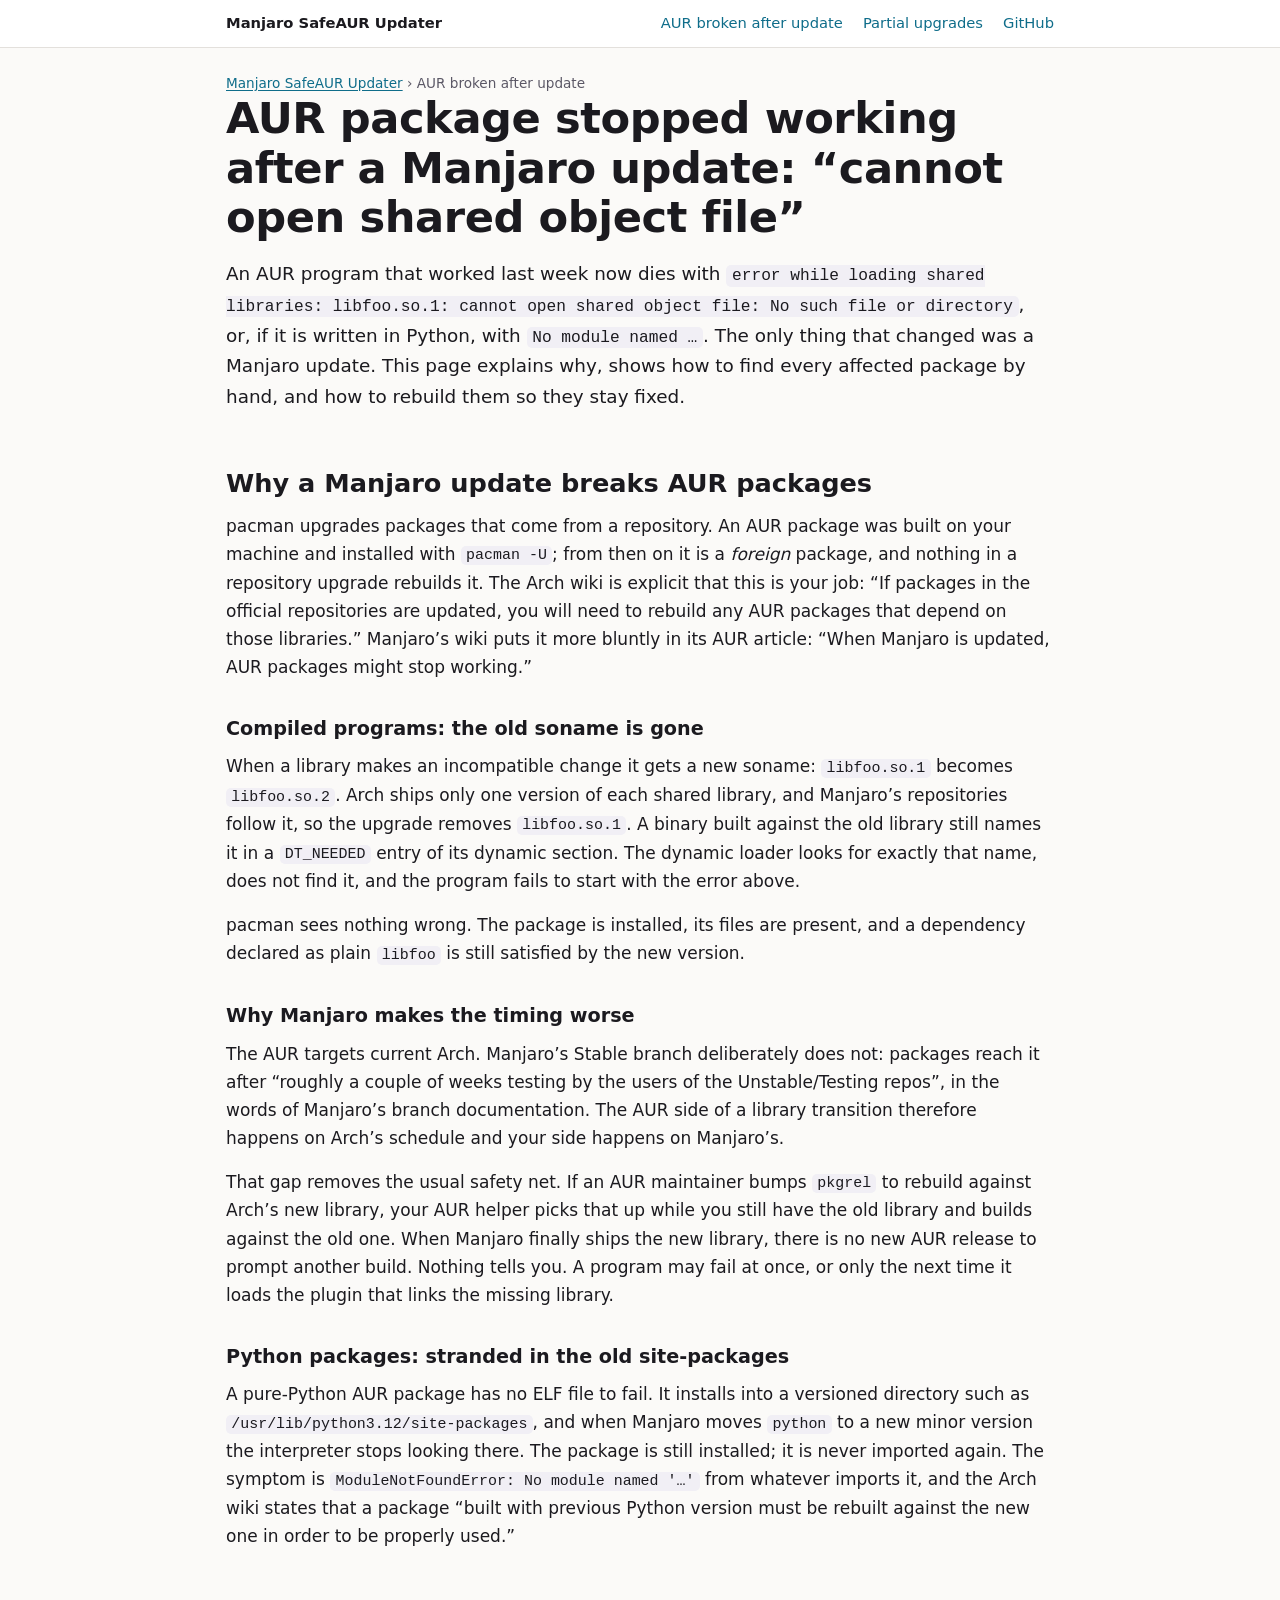
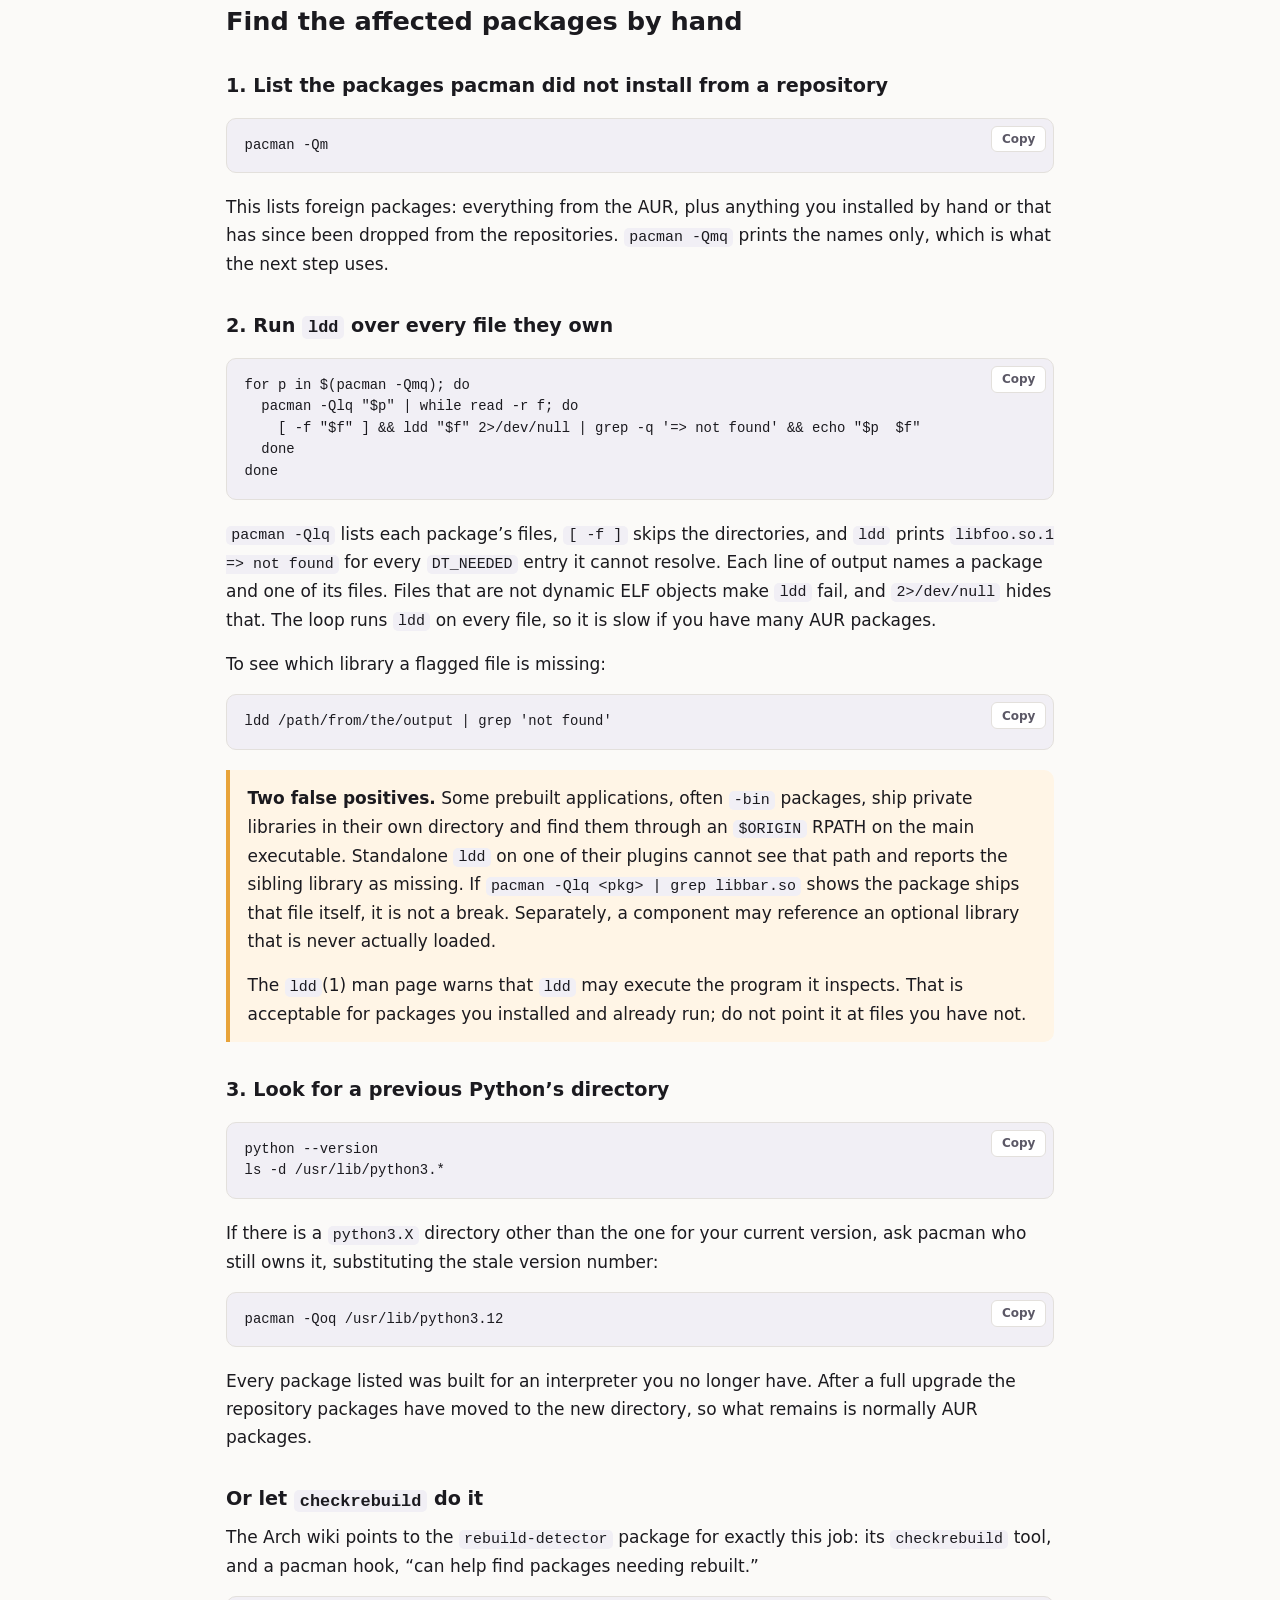
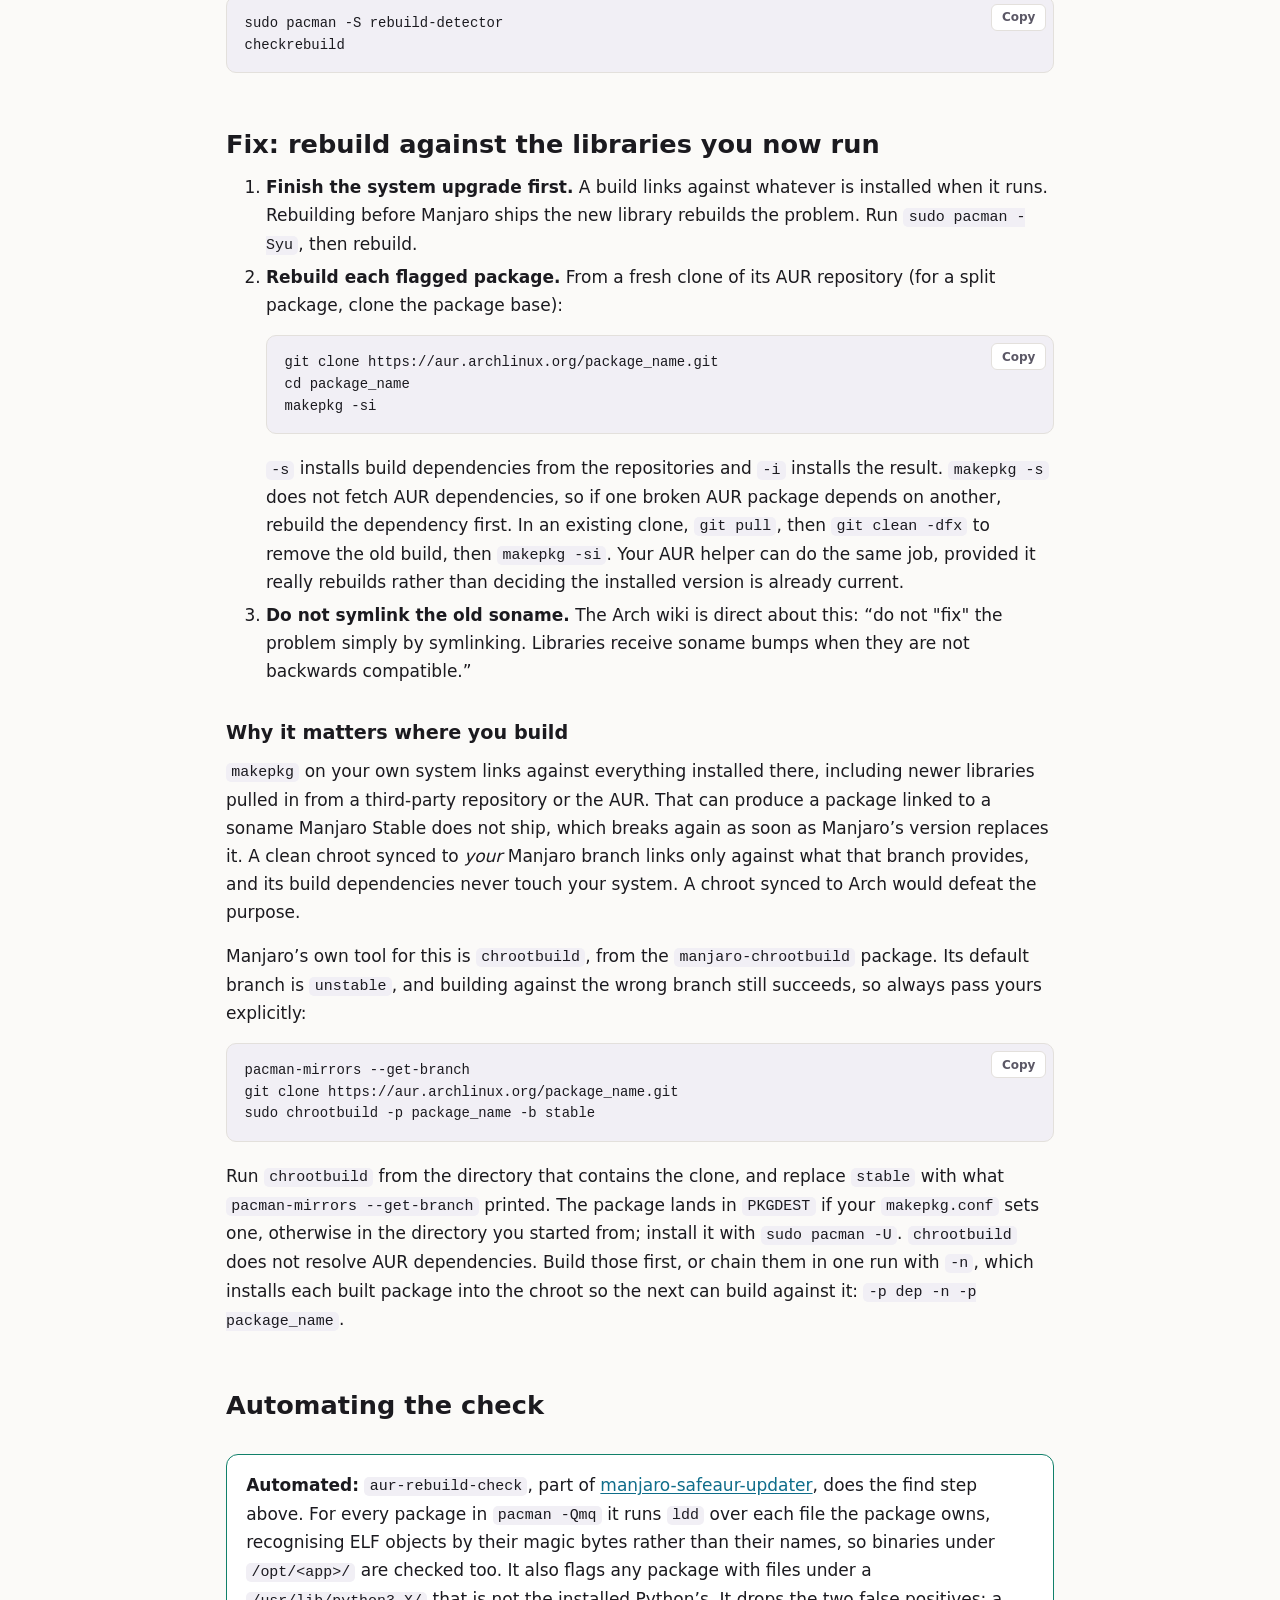
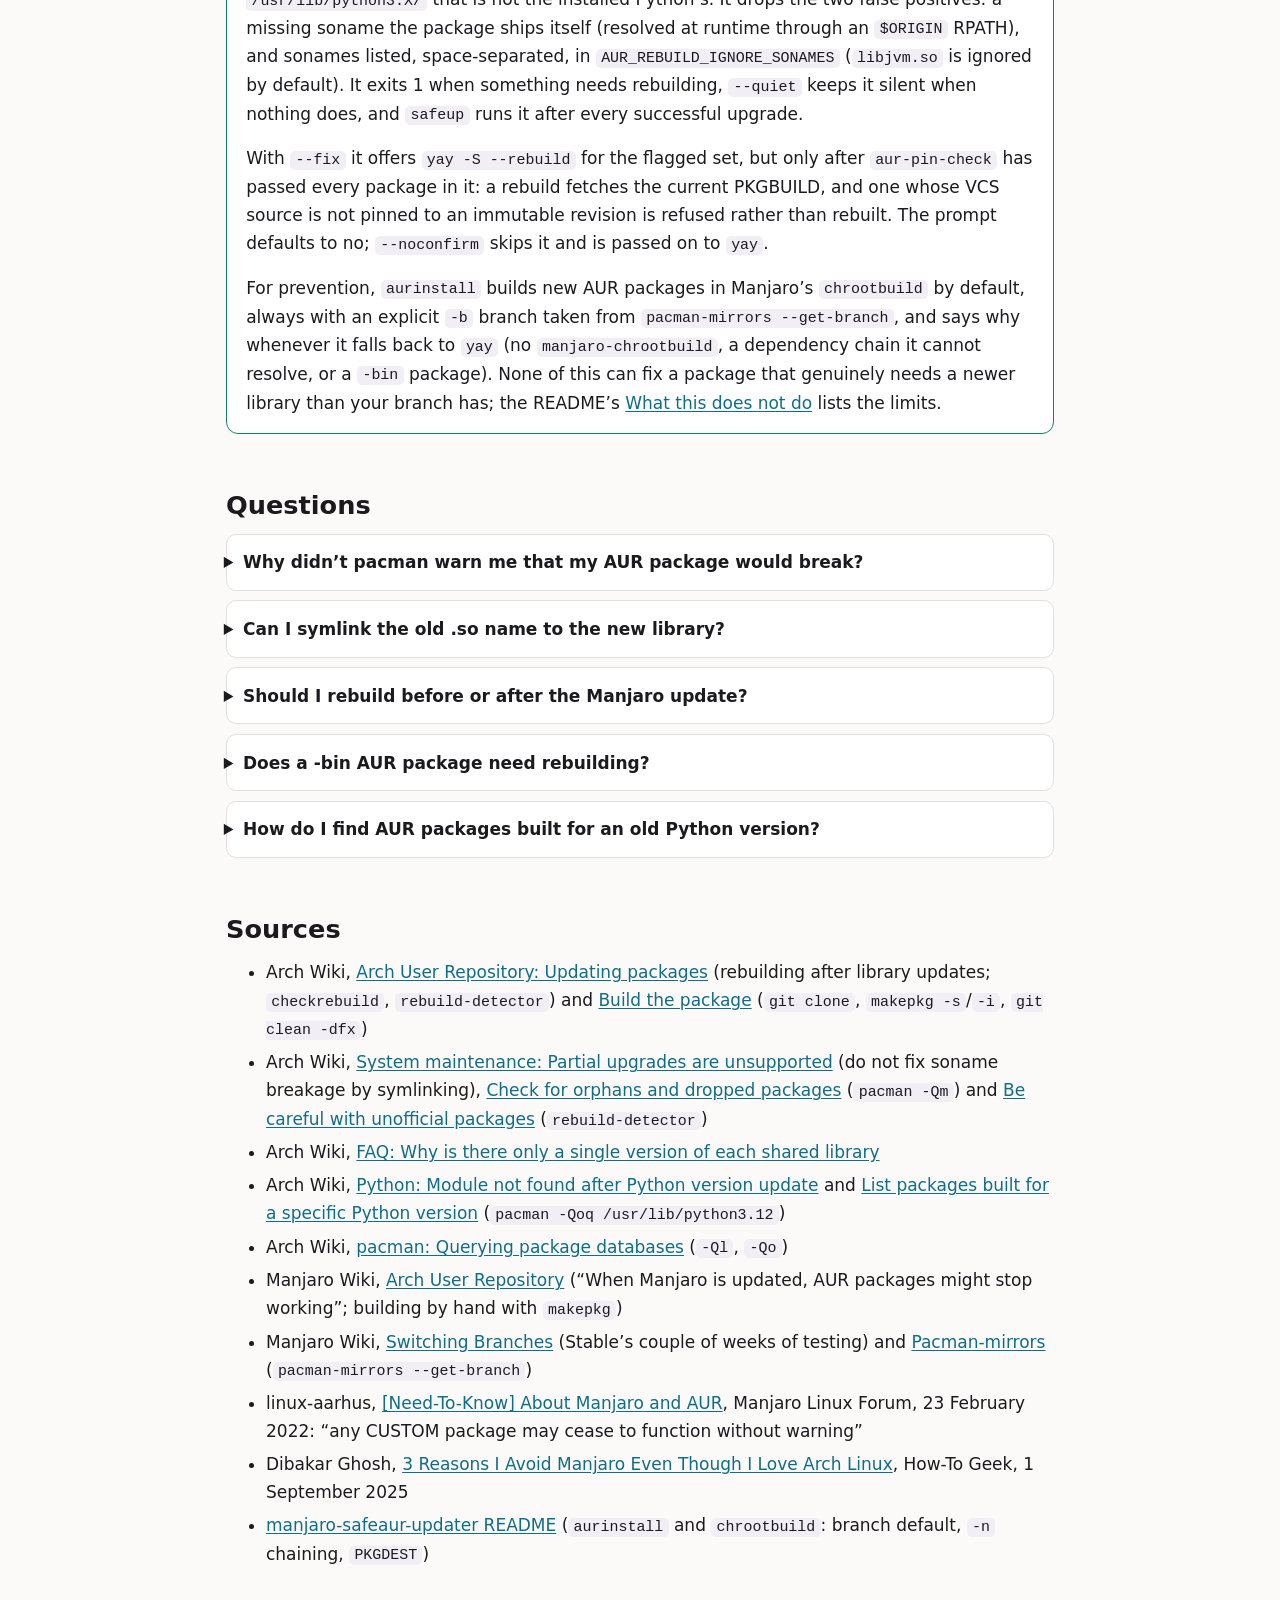
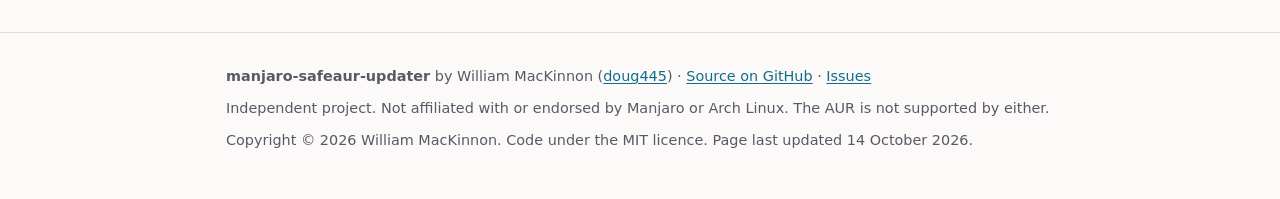
==== aur-package-broken-after-manjaro-update/index.html @ 5e20a77b "Project site: landing page and two problem guides Guides for the errors people search for: an AUR pa" ====
<!doctype html>
<html lang="en">
<head>
<meta charset="utf-8">
<meta name="viewport" content="width=device-width, initial-scale=1">
<title>AUR package broken after Manjaro update? Find and rebuild it</title>
<meta name="description" content="AUR app failing with “cannot open shared object file” after a Manjaro update? Manjaro shipped a new soname or Python. Find the stale packages and rebuild them.">
<link rel="canonical" href="https://doug445.github.io/manjaro-safeaur-updater/aur-package-broken-after-manjaro-update/">
<meta name="author" content="William MacKinnon">
<meta name="robots" content="index, follow, max-image-preview:large">
<meta name="color-scheme" content="light dark">
<link rel="stylesheet" href="../style.css">
<meta property="og:type" content="article">
<meta property="og:site_name" content="Manjaro SafeAUR Updater">
<meta property="og:title" content="AUR package broken after Manjaro update? Find and rebuild it">
<meta property="og:description" content="AUR app failing with “cannot open shared object file” after a Manjaro update? Manjaro shipped a new soname or Python. Find the stale packages and rebuild them.">
<meta property="og:url" content="https://doug445.github.io/manjaro-safeaur-updater/aur-package-broken-after-manjaro-update/">
<meta property="og:image" content="https://doug445.github.io/manjaro-safeaur-updater/card.png">
<meta property="og:image:width" content="1200">
<meta property="og:image:height" content="630">
<meta property="article:published_time" content="2026-10-14">
<meta property="article:modified_time" content="2026-10-14">
<meta name="twitter:card" content="summary_large_image">
<script type="application/ld+json">
{
  "@context": "https://schema.org",
  "@graph": [
    {
      "@type": "TechArticle",
      "headline": "AUR package stopped working after a Manjaro update: “cannot open shared object file”",
      "description": "AUR app failing with “cannot open shared object file” after a Manjaro update? Manjaro shipped a new soname or Python. Find the stale packages and rebuild them.",
      "datePublished": "2026-10-14",
      "dateModified": "2026-10-14",
      "image": "https://doug445.github.io/manjaro-safeaur-updater/card.png",
      "author": { "@type": "Person", "name": "William MacKinnon", "url": "https://github.com/doug445" },
      "mainEntityOfPage": "https://doug445.github.io/manjaro-safeaur-updater/aur-package-broken-after-manjaro-update/",
      "about": { "@type": "SoftwareApplication", "name": "manjaro-safeaur-updater", "url": "https://doug445.github.io/manjaro-safeaur-updater/", "applicationCategory": "UtilitiesApplication", "operatingSystem": "Manjaro Linux" }
    },
    {
      "@type": "BreadcrumbList",
      "itemListElement": [
        { "@type": "ListItem", "position": 1, "name": "Manjaro SafeAUR Updater", "item": "https://doug445.github.io/manjaro-safeaur-updater/" },
        { "@type": "ListItem", "position": 2, "name": "AUR broken after update", "item": "https://doug445.github.io/manjaro-safeaur-updater/aur-package-broken-after-manjaro-update/" }
      ]
    },
    {
      "@type": "FAQPage",
      "mainEntity": [
        { "@type": "Question", "name": "Why didn’t pacman warn me that my AUR package would break?", "acceptedAnswer": { "@type": "Answer", "text": "pacman checks the dependencies a package declares, and an AUR package often declares a plain, unversioned dependency such as libfoo, which the new version still satisfies. The broken link is the soname recorded inside the binary, and pacman does not inspect that. Rebuilding locally built packages after a library update is left to you." } },
        { "@type": "Question", "name": "Can I symlink the old .so name to the new library?", "acceptedAnswer": { "@type": "Answer", "text": "No. A library gets a new soname when it is not backwards compatible, so the program would load a library with a different ABI from the one it was built for. The Arch wiki says explicitly not to fix missing libraries by symlinking. Rebuild the package instead." } },
        { "@type": "Question", "name": "Should I rebuild before or after the Manjaro update?", "acceptedAnswer": { "@type": "Answer", "text": "After. A build links against the libraries installed when it runs, so rebuilding before Manjaro ships the new library just rebuilds against the old one. Complete sudo pacman -Syu first, then rebuild." } },
        { "@type": "Question", "name": "Does a -bin AUR package need rebuilding?", "acceptedAnswer": { "@type": "Answer", "text": "Rebuilding a -bin package repackages the same prebuilt upstream binary, so it cannot change what that binary links against. If a -bin package reports a missing library, first check whether the package ships that library itself. If it does not, you need a newer upstream release, the missing library installed, or the source-built package instead." } },
        { "@type": "Question", "name": "How do I find AUR packages built for an old Python version?", "acceptedAnswer": { "@type": "Answer", "text": "List the versioned directories with ls -d /usr/lib/python3.* and compare them with python --version. For any older directory, pacman -Qoq /usr/lib/python3.12 (with that version number) lists the packages that still own files there. Those need rebuilding against the current interpreter." } }
      ]
    }
  ]
}
</script>
</head>
<body>

<nav class="sitenav" aria-label="Site">
  <div class="wrap">
    <a class="brand" href="../">Manjaro SafeAUR Updater</a>
    <a href="../aur-package-broken-after-manjaro-update/">AUR broken after update</a>
    <a href="../manjaro-partial-upgrade-could-not-satisfy-dependencies/">Partial upgrades</a>
    <a href="https://github.com/doug445/manjaro-safeaur-updater">GitHub</a>
  </div>
</nav>

<main class="wrap">
<p class="crumbs"><a href="../">Manjaro SafeAUR Updater</a> › AUR broken after update</p>
<h1>AUR package stopped working after a Manjaro update: “cannot open shared object file”</h1>
<p class="lede">An AUR program that worked last week now dies with <code>error while loading shared libraries: libfoo.so.1: cannot open shared object file: No such file or directory</code>, or, if it is written in Python, with <code>No module named …</code>. The only thing that changed was a Manjaro update. This page explains why, shows how to find every affected package by hand, and how to rebuild them so they stay fixed.</p>

<h2 id="why">Why a Manjaro update breaks AUR packages</h2>
<p>pacman upgrades packages that come from a repository. An AUR package was built on your machine and installed with <code>pacman -U</code>; from then on it is a <em>foreign</em> package, and nothing in a repository upgrade rebuilds it. The Arch wiki is explicit that this is your job: “If packages in the official repositories are updated, you will need to rebuild any AUR packages that depend on those libraries.” Manjaro’s wiki puts it more bluntly in its AUR article: “When Manjaro is updated, AUR packages might stop working.”</p>

<h3>Compiled programs: the old soname is gone</h3>
<p>When a library makes an incompatible change it gets a new soname: <code>libfoo.so.1</code> becomes <code>libfoo.so.2</code>. Arch ships only one version of each shared library, and Manjaro’s repositories follow it, so the upgrade removes <code>libfoo.so.1</code>. A binary built against the old library still names it in a <code>DT_NEEDED</code> entry of its dynamic section. The dynamic loader looks for exactly that name, does not find it, and the program fails to start with the error above.</p>
<p>pacman sees nothing wrong. The package is installed, its files are present, and a dependency declared as plain <code>libfoo</code> is still satisfied by the new version.</p>

<h3>Why Manjaro makes the timing worse</h3>
<p>The AUR targets current Arch. Manjaro’s Stable branch deliberately does not: packages reach it after “roughly a couple of weeks testing by the users of the Unstable/Testing repos”, in the words of Manjaro’s branch documentation. The AUR side of a library transition therefore happens on Arch’s schedule and your side happens on Manjaro’s.</p>
<p>That gap removes the usual safety net. If an AUR maintainer bumps <code>pkgrel</code> to rebuild against Arch’s new library, your AUR helper picks that up while you still have the old library and builds against the old one. When Manjaro finally ships the new library, there is no new AUR release to prompt another build. Nothing tells you. A program may fail at once, or only the next time it loads the plugin that links the missing library.</p>

<h3>Python packages: stranded in the old site-packages</h3>
<p>A pure-Python AUR package has no ELF file to fail. It installs into a versioned directory such as <code>/usr/lib/python3.12/site-packages</code>, and when Manjaro moves <code>python</code> to a new minor version the interpreter stops looking there. The package is still installed; it is never imported again. The symptom is <code>ModuleNotFoundError: No module named '…'</code> from whatever imports it, and the Arch wiki states that a package “built with previous Python version must be rebuilt against the new one in order to be properly used.”</p>

<h2 id="find">Find the affected packages by hand</h2>

<h3>1. List the packages pacman did not install from a repository</h3>
<div class="codeblock"><pre><code>pacman -Qm</code></pre></div>
<p>This lists foreign packages: everything from the AUR, plus anything you installed by hand or that has since been dropped from the repositories. <code>pacman -Qmq</code> prints the names only, which is what the next step uses.</p>

<h3>2. Run <code>ldd</code> over every file they own</h3>
<div class="codeblock"><pre><code>for p in $(pacman -Qmq); do
  pacman -Qlq "$p" | while read -r f; do
    [ -f "$f" ] &amp;&amp; ldd "$f" 2&gt;/dev/null | grep -q '=&gt; not found' &amp;&amp; echo "$p  $f"
  done
done</code></pre></div>
<p><code>pacman -Qlq</code> lists each package’s files, <code>[ -f ]</code> skips the directories, and <code>ldd</code> prints <code>libfoo.so.1 =&gt; not found</code> for every <code>DT_NEEDED</code> entry it cannot resolve. Each line of output names a package and one of its files. Files that are not dynamic ELF objects make <code>ldd</code> fail, and <code>2&gt;/dev/null</code> hides that. The loop runs <code>ldd</code> on every file, so it is slow if you have many AUR packages.</p>
<p>To see which library a flagged file is missing:</p>
<div class="codeblock"><pre><code>ldd /path/from/the/output | grep 'not found'</code></pre></div>
<div class="note">
<p><strong>Two false positives.</strong> Some prebuilt applications, often <code>-bin</code> packages, ship private libraries in their own directory and find them through an <code>$ORIGIN</code> RPATH on the main executable. Standalone <code>ldd</code> on one of their plugins cannot see that path and reports the sibling library as missing. If <code>pacman -Qlq &lt;pkg&gt; | grep libbar.so</code> shows the package ships that file itself, it is not a break. Separately, a component may reference an optional library that is never actually loaded.</p>
<p>The <code>ldd</code>(1) man page warns that <code>ldd</code> may execute the program it inspects. That is acceptable for packages you installed and already run; do not point it at files you have not.</p>
</div>

<h3>3. Look for a previous Python’s directory</h3>
<div class="codeblock"><pre><code>python --version
ls -d /usr/lib/python3.*</code></pre></div>
<p>If there is a <code>python3.X</code> directory other than the one for your current version, ask pacman who still owns it, substituting the stale version number:</p>
<div class="codeblock"><pre><code>pacman -Qoq /usr/lib/python3.12</code></pre></div>
<p>Every package listed was built for an interpreter you no longer have. After a full upgrade the repository packages have moved to the new directory, so what remains is normally AUR packages.</p>

<h3>Or let <code>checkrebuild</code> do it</h3>
<p>The Arch wiki points to the <code>rebuild-detector</code> package for exactly this job: its <code>checkrebuild</code> tool, and a pacman hook, “can help find packages needing rebuilt.”</p>
<div class="codeblock"><pre><code>sudo pacman -S rebuild-detector
checkrebuild</code></pre></div>

<h2 id="fix">Fix: rebuild against the libraries you now run</h2>
<ol>
<li><strong>Finish the system upgrade first.</strong> A build links against whatever is installed when it runs. Rebuilding before Manjaro ships the new library rebuilds the problem. Run <code>sudo pacman -Syu</code>, then rebuild.</li>
<li><strong>Rebuild each flagged package.</strong> From a fresh clone of its AUR repository (for a split package, clone the package base):
<div class="codeblock"><pre><code>git clone https://aur.archlinux.org/package_name.git
cd package_name
makepkg -si</code></pre></div>
<code>-s</code> installs build dependencies from the repositories and <code>-i</code> installs the result. <code>makepkg -s</code> does not fetch AUR dependencies, so if one broken AUR package depends on another, rebuild the dependency first. In an existing clone, <code>git pull</code>, then <code>git clean -dfx</code> to remove the old build, then <code>makepkg -si</code>. Your AUR helper can do the same job, provided it really rebuilds rather than deciding the installed version is already current.</li>
<li><strong>Do not symlink the old soname.</strong> The Arch wiki is direct about this: “do not "fix" the problem simply by symlinking. Libraries receive soname bumps when they are not backwards compatible.”</li>
</ol>

<h3>Why it matters where you build</h3>
<p><code>makepkg</code> on your own system links against everything installed there, including newer libraries pulled in from a third-party repository or the AUR. That can produce a package linked to a soname Manjaro Stable does not ship, which breaks again as soon as Manjaro’s version replaces it. A clean chroot synced to <em>your</em> Manjaro branch links only against what that branch provides, and its build dependencies never touch your system. A chroot synced to Arch would defeat the purpose.</p>
<p>Manjaro’s own tool for this is <code>chrootbuild</code>, from the <code>manjaro-chrootbuild</code> package. Its default branch is <code>unstable</code>, and building against the wrong branch still succeeds, so always pass yours explicitly:</p>
<div class="codeblock"><pre><code>pacman-mirrors --get-branch
git clone https://aur.archlinux.org/package_name.git
sudo chrootbuild -p package_name -b stable</code></pre></div>
<p>Run <code>chrootbuild</code> from the directory that contains the clone, and replace <code>stable</code> with what <code>pacman-mirrors --get-branch</code> printed. The package lands in <code>PKGDEST</code> if your <code>makepkg.conf</code> sets one, otherwise in the directory you started from; install it with <code>sudo pacman -U</code>. <code>chrootbuild</code> does not resolve AUR dependencies. Build those first, or chain them in one run with <code>-n</code>, which installs each built package into the chroot so the next can build against it: <code>-p dep -n -p package_name</code>.</p>

<h2 id="automated">Automating the check</h2>
<div class="tool">
<p><strong>Automated:</strong> <code>aur-rebuild-check</code>, part of <a href="https://github.com/doug445/manjaro-safeaur-updater">manjaro-safeaur-updater</a>, does the find step above. For every package in <code>pacman -Qmq</code> it runs <code>ldd</code> over each file the package owns, recognising ELF objects by their magic bytes rather than their names, so binaries under <code>/opt/&lt;app&gt;/</code> are checked too. It also flags any package with files under a <code>/usr/lib/python3.X/</code> that is not the installed Python’s. It drops the two false positives: a missing soname the package ships itself (resolved at runtime through an <code>$ORIGIN</code> RPATH), and sonames listed, space-separated, in <code>AUR_REBUILD_IGNORE_SONAMES</code> (<code>libjvm.so</code> is ignored by default). It exits 1 when something needs rebuilding, <code>--quiet</code> keeps it silent when nothing does, and <code>safeup</code> runs it after every successful upgrade.</p>
<p>With <code>--fix</code> it offers <code>yay -S --rebuild</code> for the flagged set, but only after <code>aur-pin-check</code> has passed every package in it: a rebuild fetches the current PKGBUILD, and one whose VCS source is not pinned to an immutable revision is refused rather than rebuilt. The prompt defaults to no; <code>--noconfirm</code> skips it and is passed on to <code>yay</code>.</p>
<p>For prevention, <code>aurinstall</code> builds new AUR packages in Manjaro’s <code>chrootbuild</code> by default, always with an explicit <code>-b</code> branch taken from <code>pacman-mirrors --get-branch</code>, and says why whenever it falls back to <code>yay</code> (no <code>manjaro-chrootbuild</code>, a dependency chain it cannot resolve, or a <code>-bin</code> package). None of this can fix a package that genuinely needs a newer library than your branch has; the README’s <a href="https://github.com/doug445/manjaro-safeaur-updater#what-this-does-not-do">What this does not do</a> lists the limits.</p>
</div>

<h2 id="faq">Questions</h2>
<details><summary>Why didn’t pacman warn me that my AUR package would break?</summary><p>pacman checks the dependencies a package declares, and an AUR package often declares a plain, unversioned dependency such as libfoo, which the new version still satisfies. The broken link is the soname recorded inside the binary, and pacman does not inspect that. Rebuilding locally built packages after a library update is left to you.</p></details>
<details><summary>Can I symlink the old .so name to the new library?</summary><p>No. A library gets a new soname when it is not backwards compatible, so the program would load a library with a different ABI from the one it was built for. The Arch wiki says explicitly not to fix missing libraries by symlinking. Rebuild the package instead.</p></details>
<details><summary>Should I rebuild before or after the Manjaro update?</summary><p>After. A build links against the libraries installed when it runs, so rebuilding before Manjaro ships the new library just rebuilds against the old one. Complete <code>sudo pacman -Syu</code> first, then rebuild.</p></details>
<details><summary>Does a -bin AUR package need rebuilding?</summary><p>Rebuilding a -bin package repackages the same prebuilt upstream binary, so it cannot change what that binary links against. If a -bin package reports a missing library, first check whether the package ships that library itself. If it does not, you need a newer upstream release, the missing library installed, or the source-built package instead.</p></details>
<details><summary>How do I find AUR packages built for an old Python version?</summary><p>List the versioned directories with <code>ls -d /usr/lib/python3.*</code> and compare them with <code>python --version</code>. For any older directory, <code>pacman -Qoq /usr/lib/python3.12</code> (with that version number) lists the packages that still own files there. Those need rebuilding against the current interpreter.</p></details>

<h2 id="sources">Sources</h2>
<ul>
<li>Arch Wiki, <a href="https://wiki.archlinux.org/title/Arch_User_Repository#Updating_packages">Arch User Repository: Updating packages</a> (rebuilding after library updates; <code>checkrebuild</code>, <code>rebuild-detector</code>) and <a href="https://wiki.archlinux.org/title/Arch_User_Repository#Build_the_package">Build the package</a> (<code>git clone</code>, <code>makepkg -s</code>/<code>-i</code>, <code>git clean -dfx</code>)</li>
<li>Arch Wiki, <a href="https://wiki.archlinux.org/title/System_maintenance#Partial_upgrades_are_unsupported">System maintenance: Partial upgrades are unsupported</a> (do not fix soname breakage by symlinking), <a href="https://wiki.archlinux.org/title/System_maintenance#Check_for_orphans_and_dropped_packages">Check for orphans and dropped packages</a> (<code>pacman -Qm</code>) and <a href="https://wiki.archlinux.org/title/System_maintenance#Be_careful_with_unofficial_packages">Be careful with unofficial packages</a> (<code>rebuild-detector</code>)</li>
<li>Arch Wiki, <a href="https://wiki.archlinux.org/title/Frequently_asked_questions#Why_is_there_only_a_single_version_of_each_shared_library_in_the_official_repositories?">FAQ: Why is there only a single version of each shared library</a></li>
<li>Arch Wiki, <a href="https://wiki.archlinux.org/title/Python#Module_not_found_after_Python_version_update">Python: Module not found after Python version update</a> and <a href="https://wiki.archlinux.org/title/Python#List_packages_built_for_a_specific_Python_version">List packages built for a specific Python version</a> (<code>pacman -Qoq /usr/lib/python3.12</code>)</li>
<li>Arch Wiki, <a href="https://wiki.archlinux.org/title/Pacman#Querying_package_databases">pacman: Querying package databases</a> (<code>-Ql</code>, <code>-Qo</code>)</li>
<li>Manjaro Wiki, <a href="https://wiki.manjaro.org/index.php?title=Arch_User_Repository">Arch User Repository</a> (“When Manjaro is updated, AUR packages might stop working”; building by hand with <code>makepkg</code>)</li>
<li>Manjaro Wiki, <a href="https://wiki.manjaro.org/index.php?title=Switching_Branches">Switching Branches</a> (Stable’s couple of weeks of testing) and <a href="https://wiki.manjaro.org/index.php?title=Pacman-mirrors">Pacman-mirrors</a> (<code>pacman-mirrors --get-branch</code>)</li>
<li>linux-aarhus, <a href="https://forum.manjaro.org/t/need-to-know-about-manjaro-and-aur/103617">[Need-To-Know] About Manjaro and AUR</a>, Manjaro Linux Forum, 23 February 2022: “any CUSTOM package may cease to function without warning”</li>
<li>Dibakar Ghosh, <a href="https://www.howtogeek.com/why-i-avoid-manjaro-even-though-i-love-arch-linux/">3 Reasons I Avoid Manjaro Even Though I Love Arch Linux</a>, How-To Geek, 1 September 2025</li>
<li><a href="https://github.com/doug445/manjaro-safeaur-updater#readme">manjaro-safeaur-updater README</a> (<code>aurinstall</code> and <code>chrootbuild</code>: branch default, <code>-n</code> chaining, <code>PKGDEST</code>)</li>
</ul>

</main>

<footer>
  <div class="wrap">
    <p><strong>manjaro-safeaur-updater</strong> by William MacKinnon
      (<a href="https://github.com/doug445">doug445</a>) ·
      <a href="https://github.com/doug445/manjaro-safeaur-updater">Source on GitHub</a> ·
      <a href="https://github.com/doug445/manjaro-safeaur-updater/issues">Issues</a></p>
    <p>Independent project. Not affiliated with or endorsed by Manjaro or Arch Linux. The AUR is not supported by either.</p>
    <p>Copyright © 2026 William MacKinnon. Code under the MIT licence. Page last updated 14 October 2026.</p>
  </div>
</footer>

<script>
document.querySelectorAll('.codeblock').forEach(function (block) {
  var btn = document.createElement('button');
  btn.className = 'copy'; btn.type = 'button'; btn.textContent = 'Copy';
  btn.addEventListener('click', function () {
    navigator.clipboard.writeText(block.querySelector('code').innerText).then(function () {
      btn.textContent = 'Copied'; setTimeout(function () { btn.textContent = 'Copy'; }, 1500);
    }).catch(function () { btn.textContent = 'Select + copy'; });
  });
  block.appendChild(btn);
});
</script>
</body>
</html>
---- style.css ----
:root {
  --bg: #fbfaf8;
  --surface: #ffffff;
  --surface-2: #f3f1ee;
  --text: #1b1a1f;
  --muted: #5b5866;
  --border: #e3e0dc;
  --accent: #11806a;
  --accent-2: #0f6d8a;
  --accent-ink: #ffffff;
  --code-bg: #f1eff5;
  --warn-bg: #fff5e6;
  --warn-border: #e8a33a;
  --ok: #1e7d45;
}
@media (prefers-color-scheme: dark) {
  :root:not([data-theme="light"]) {
    --bg: #0b0f17;
    --surface: #111a26;
    --surface-2: #16212f;
    --text: #eef3f8;
    --muted: #9fb0c2;
    --border: #2b3d52;
    --accent: #35bf5c;
    --accent-2: #6aa1ff;
    --accent-ink: #061020;
    --code-bg: #121c28;
    --warn-bg: #261c0c;
    --warn-border: #c9862a;
    --ok: #5fd48f;
  }
}
:root[data-theme="dark"] {
  --bg: #0b0f17;
  --surface: #111a26;
  --surface-2: #16212f;
  --text: #eef3f8;
  --muted: #9fb0c2;
  --border: #2b3d52;
  --accent: #35bf5c;
  --accent-2: #6aa1ff;
  --accent-ink: #061020;
  --code-bg: #121c28;
  --warn-bg: #261c0c;
  --warn-border: #c9862a;
  --ok: #5fd48f;
}

*, *::before, *::after { box-sizing: border-box; }
html { -webkit-text-size-adjust: 100%; scroll-padding-top: 1rem; }
body {
  margin: 0;
  background: var(--bg);
  color: var(--text);
  font: 17px/1.65 system-ui, -apple-system, "Segoe UI", Roboto, "Helvetica Neue", Arial, sans-serif;
}
a { color: var(--accent-2); text-underline-offset: 2px; }
a:hover { color: var(--accent); }
.wrap { max-width: 860px; margin: 0 auto; padding: 0 16px; }

header.hero { padding: 2.5rem 0 1.5rem; border-bottom: 1px solid var(--border); }
.hero img {
  display: block; width: 100%; height: auto; border-radius: 14px;
  border: 1px solid var(--border); margin-bottom: 1.75rem;
}
.eyebrow {
  font-size: .8rem; letter-spacing: .08em; text-transform: uppercase;
  color: var(--muted); margin: 0 0 .5rem;
}
h1 { font-size: clamp(1.9rem, 5vw, 2.7rem); line-height: 1.15; margin: 0 0 1rem; letter-spacing: -.01em; }
h2 { font-size: 1.6rem; line-height: 1.25; margin: 3rem 0 .75rem; padding-top: .5rem; }
h3 { font-size: 1.2rem; margin: 2rem 0 .5rem; }
p, ul, ol { margin: 0 0 1rem; }
li { margin: .3rem 0; }
.lede { font-size: 1.15rem; color: var(--text); }

.cta { display: flex; flex-wrap: wrap; gap: .75rem; margin: 1.5rem 0 1rem; }
.btn {
  display: inline-block; padding: .65rem 1.1rem; border-radius: 9px;
  font-weight: 600; text-decoration: none; border: 1px solid var(--border);
  color: var(--text); background: var(--surface);
}
.btn.primary { background: var(--accent); border-color: var(--accent); color: var(--accent-ink); }
.btn:hover { filter: brightness(1.08); color: inherit; }
.btn.primary:hover { color: var(--accent-ink); }

.facts { display: flex; flex-wrap: wrap; gap: .5rem; padding: 0; list-style: none; margin: 1rem 0 0; }
.facts li {
  margin: 0; font-size: .85rem; padding: .25rem .65rem; border-radius: 999px;
  background: var(--surface-2); border: 1px solid var(--border); color: var(--muted);
}

nav.toc {
  margin: 2rem 0 0; padding: 1rem 1.25rem; background: var(--surface);
  border: 1px solid var(--border); border-radius: 12px;
}
nav.toc h2 { font-size: 1rem; margin: 0 0 .5rem; padding: 0; }
nav.toc ol { columns: 2; column-gap: 2rem; margin: 0; padding-left: 1.2rem; font-size: .95rem; }
@media (max-width: 600px) { nav.toc ol { columns: 1; } }

.note {
  border-left: 4px solid var(--warn-border); background: var(--warn-bg);
  padding: .9rem 1.1rem; border-radius: 0 10px 10px 0; margin: 1.25rem 0;
}
.note p:last-child { margin-bottom: 0; }

pre, code { font-family: ui-monospace, "SF Mono", "JetBrains Mono", Menlo, Consolas, monospace; }
code { font-size: .88em; background: var(--code-bg); padding: .1em .35em; border-radius: 5px; }
.codeblock { position: relative; margin: 1rem 0 1.25rem; }
pre {
  background: var(--code-bg); border: 1px solid var(--border); border-radius: 10px;
  padding: 1rem 1.1rem; overflow-x: auto; font-size: .87rem; line-height: 1.55; margin: 0;
}
pre code { background: none; padding: 0; font-size: inherit; }
.copy {
  position: absolute; top: .5rem; right: .5rem; font: 600 .75rem/1 system-ui, sans-serif;
  padding: .4rem .6rem; border-radius: 6px; border: 1px solid var(--border);
  background: var(--surface); color: var(--muted); cursor: pointer;
}
.copy:hover { color: var(--text); }

.table-scroll { overflow-x: auto; margin: 1rem 0 1.25rem; border: 1px solid var(--border); border-radius: 10px; }
table { border-collapse: collapse; width: 100%; font-size: .93rem; background: var(--surface); }
th, td { text-align: left; padding: .6rem .8rem; border-bottom: 1px solid var(--border); vertical-align: top; }
th { background: var(--surface-2); font-weight: 600; }
tr:last-child td { border-bottom: 0; }

.chain { display: flex; flex-wrap: wrap; align-items: center; gap: .4rem; margin: 1rem 0; font-size: .9rem; }
.chain span {
  padding: .35rem .65rem; border-radius: 7px; background: var(--surface);
  border: 1px solid var(--border); font-family: ui-monospace, Menlo, monospace;
}
.chain span.hot { border-color: var(--accent); color: var(--accent); font-weight: 600; }
.chain i { color: var(--muted); font-style: normal; }

ol.steps { counter-reset: s; list-style: none; padding: 0; }
ol.steps > li {
  counter-increment: s; position: relative; padding: 0 0 0 3rem; margin: 0 0 1.75rem;
}
ol.steps > li::before {
  content: counter(s); position: absolute; left: 0; top: .1rem;
  width: 2rem; height: 2rem; border-radius: 50%; display: grid; place-items: center;
  background: var(--accent); color: var(--accent-ink); font-weight: 700; font-size: .95rem;
}
ol.steps > li > h3 { margin-top: 0; }

figure { margin: 1.5rem 0; }
figure img { max-width: 100%; height: auto; border-radius: 10px; border: 1px solid var(--border); display: block; margin: 0 auto; }
figcaption { font-size: .88rem; color: var(--muted); text-align: center; margin-top: .5rem; }

details {
  border: 1px solid var(--border); border-radius: 10px; background: var(--surface);
  margin: .6rem 0; padding: 0 1rem;
}
details[open] { padding-bottom: .5rem; }
summary { cursor: pointer; font-weight: 600; padding: .85rem 0; list-style-position: outside; }
details p { margin: .25rem 0 .75rem; }

.ok { color: var(--ok); font-weight: 600; }

footer {
  margin-top: 4rem; padding: 2rem 0 3rem; border-top: 1px solid var(--border);
  color: var(--muted); font-size: .9rem;
}
footer p { margin: 0 0 .5rem; }

.sitenav { border-bottom: 1px solid var(--border); background: var(--surface); }
.sitenav .wrap { display: flex; flex-wrap: wrap; gap: .25rem 1.25rem; align-items: center; padding-top: .7rem; padding-bottom: .7rem; font-size: .92rem; }
.sitenav .brand { font-weight: 700; color: var(--text); text-decoration: none; margin-right: auto; }
.sitenav a { text-decoration: none; }
.crumbs { font-size: .85rem; color: var(--muted); margin: 1.5rem 0 0; }
.cards { display: grid; grid-template-columns: repeat(auto-fit, minmax(240px, 1fr)); gap: 1rem; margin: 1rem 0 1.5rem; }
.card { display: block; padding: 1rem 1.1rem; border: 1px solid var(--border); border-radius: 12px; background: var(--surface); text-decoration: none; color: var(--text); }
.card:hover { border-color: var(--accent); color: var(--text); }
.card strong { display: block; margin-bottom: .3rem; color: var(--accent); }
.card span { font-size: .92rem; color: var(--muted); }
.tool { border: 1px solid var(--accent); border-radius: 12px; padding: 1rem 1.2rem; margin: 2rem 0; background: var(--surface); }
.tool p:last-child { margin-bottom: 0; }
small { color: var(--muted); }
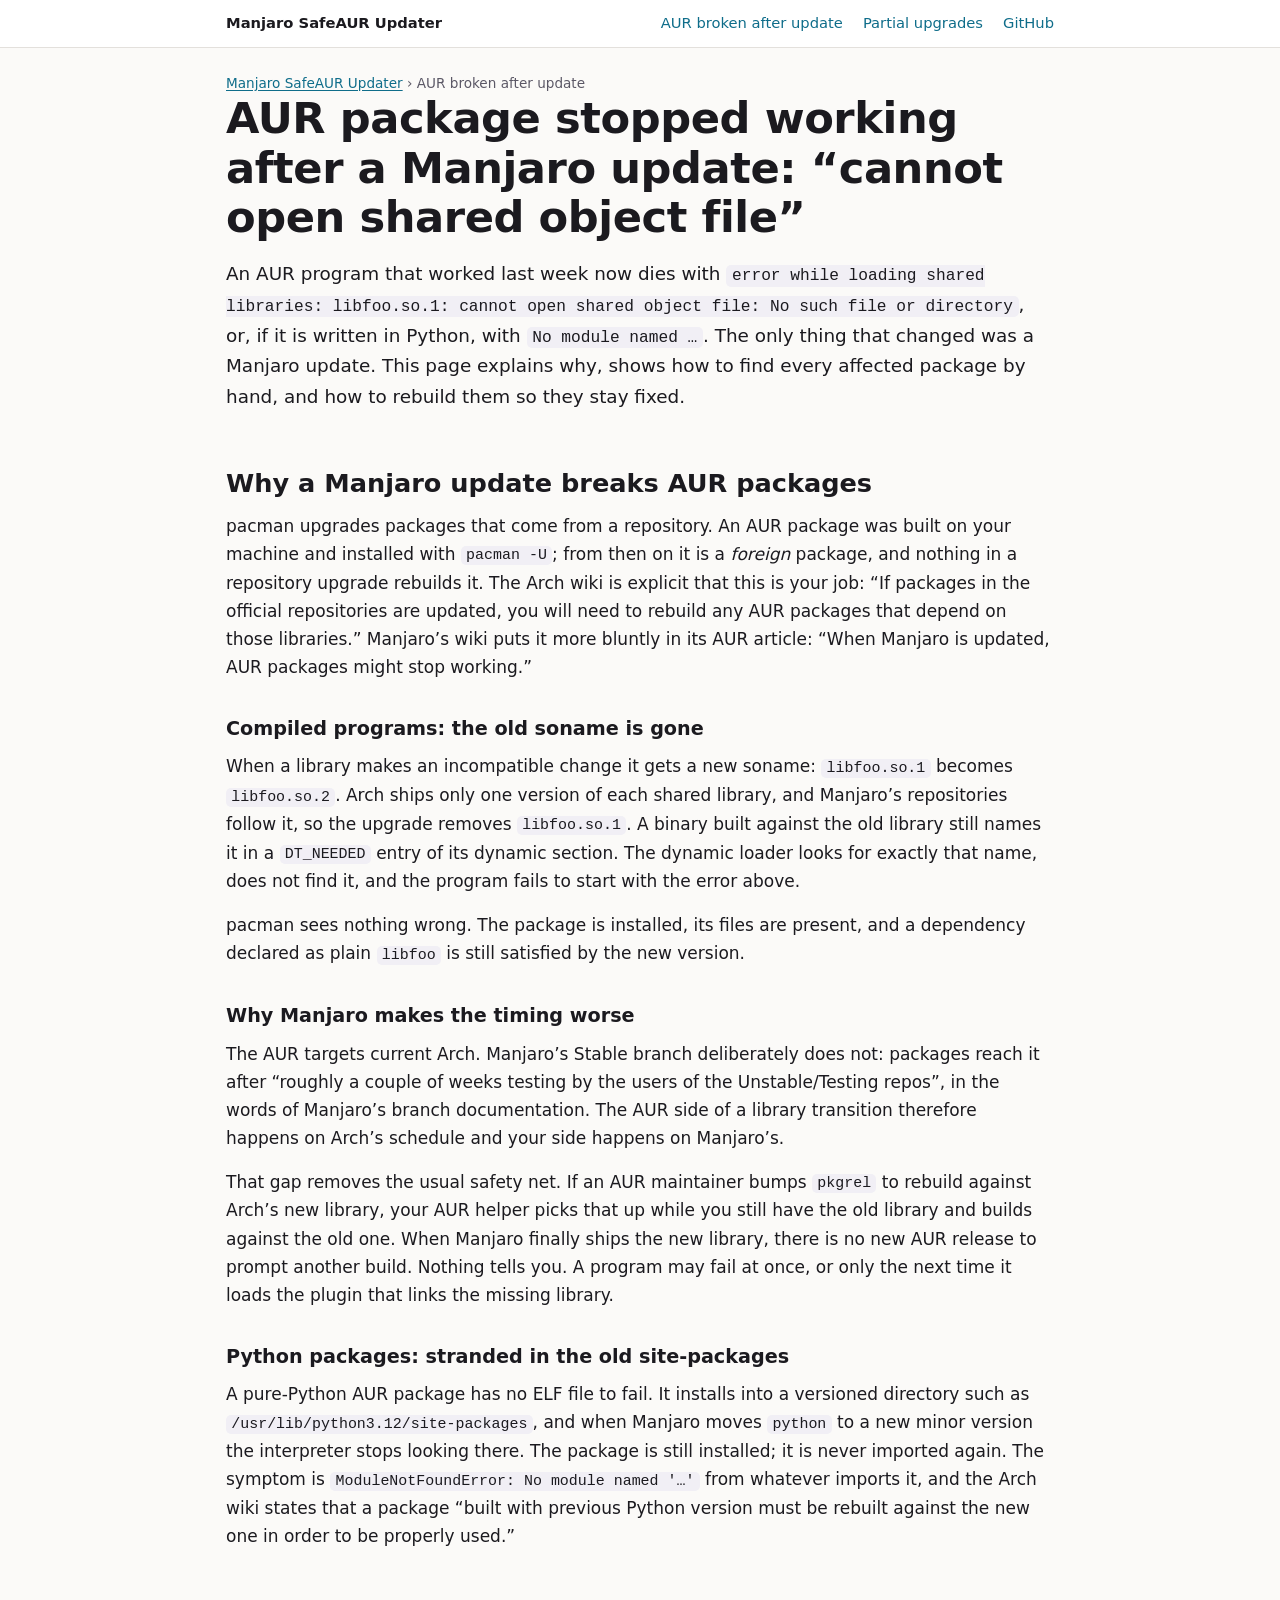
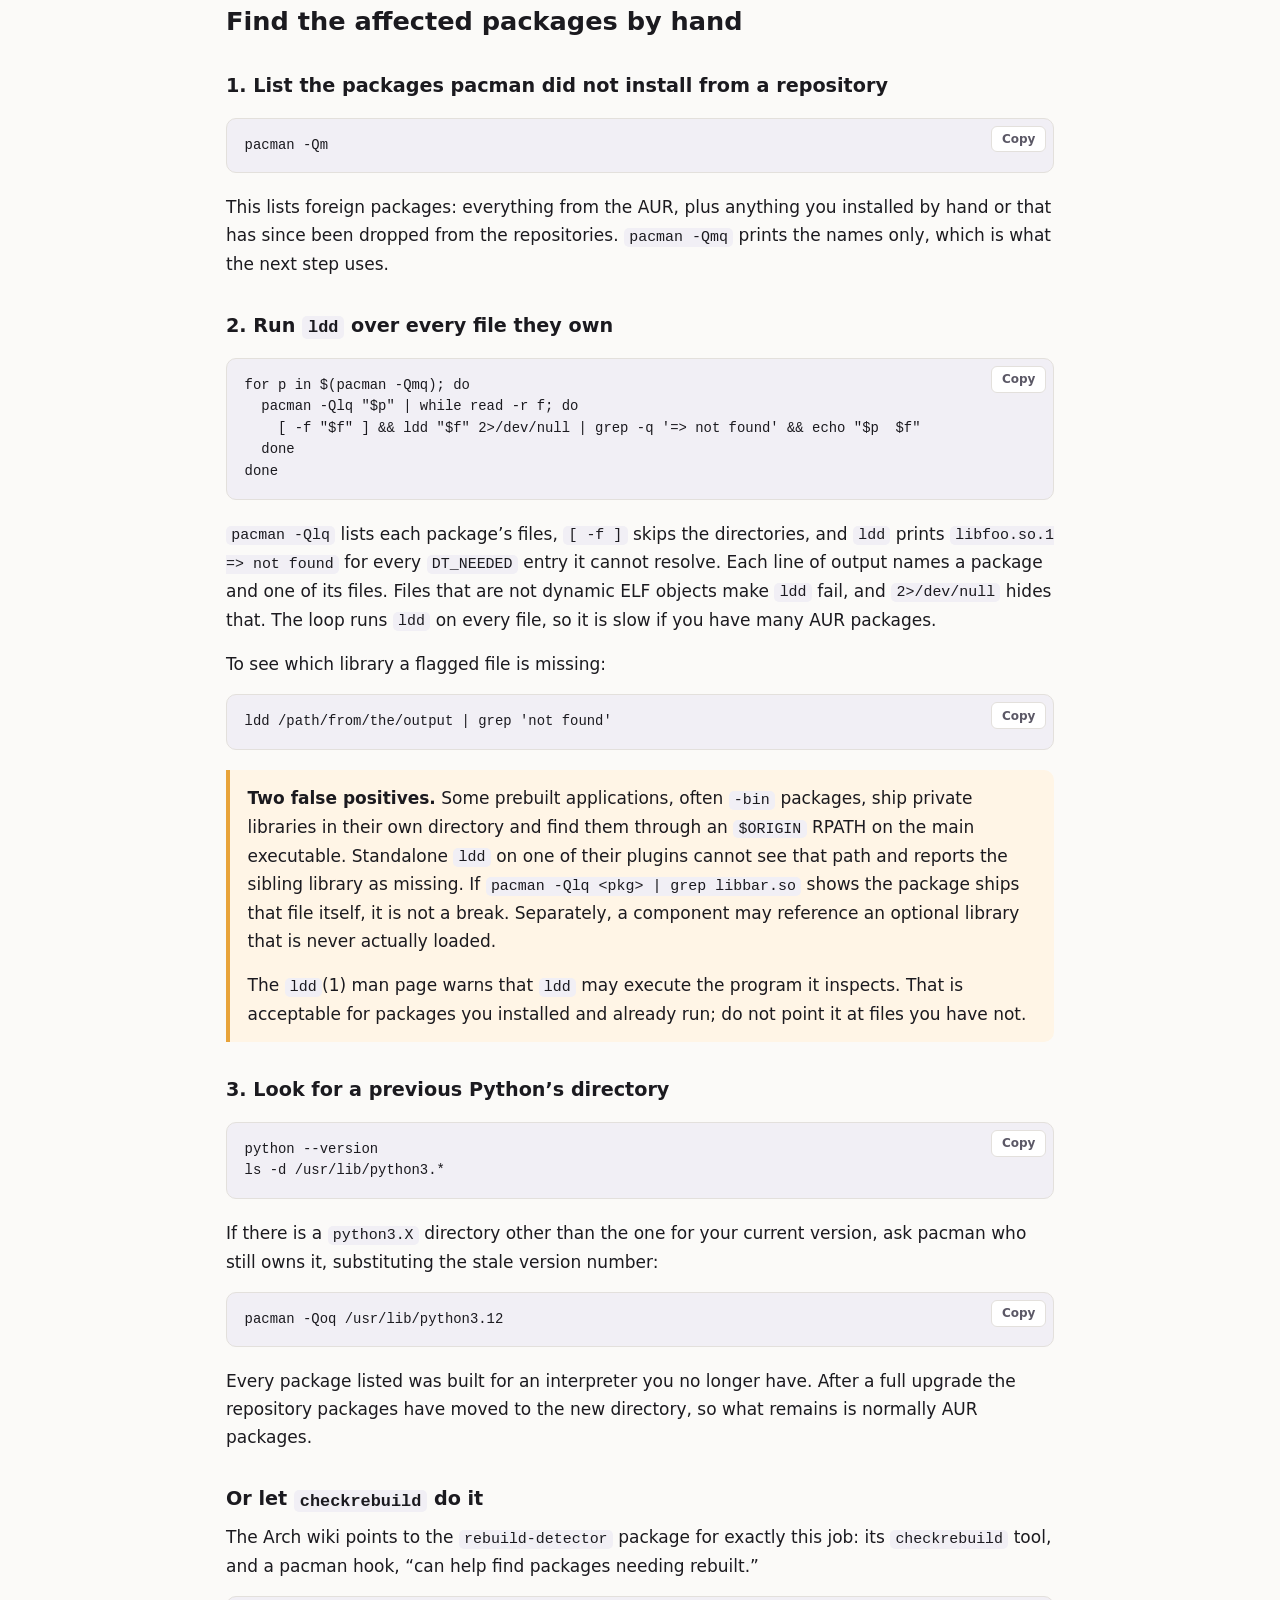
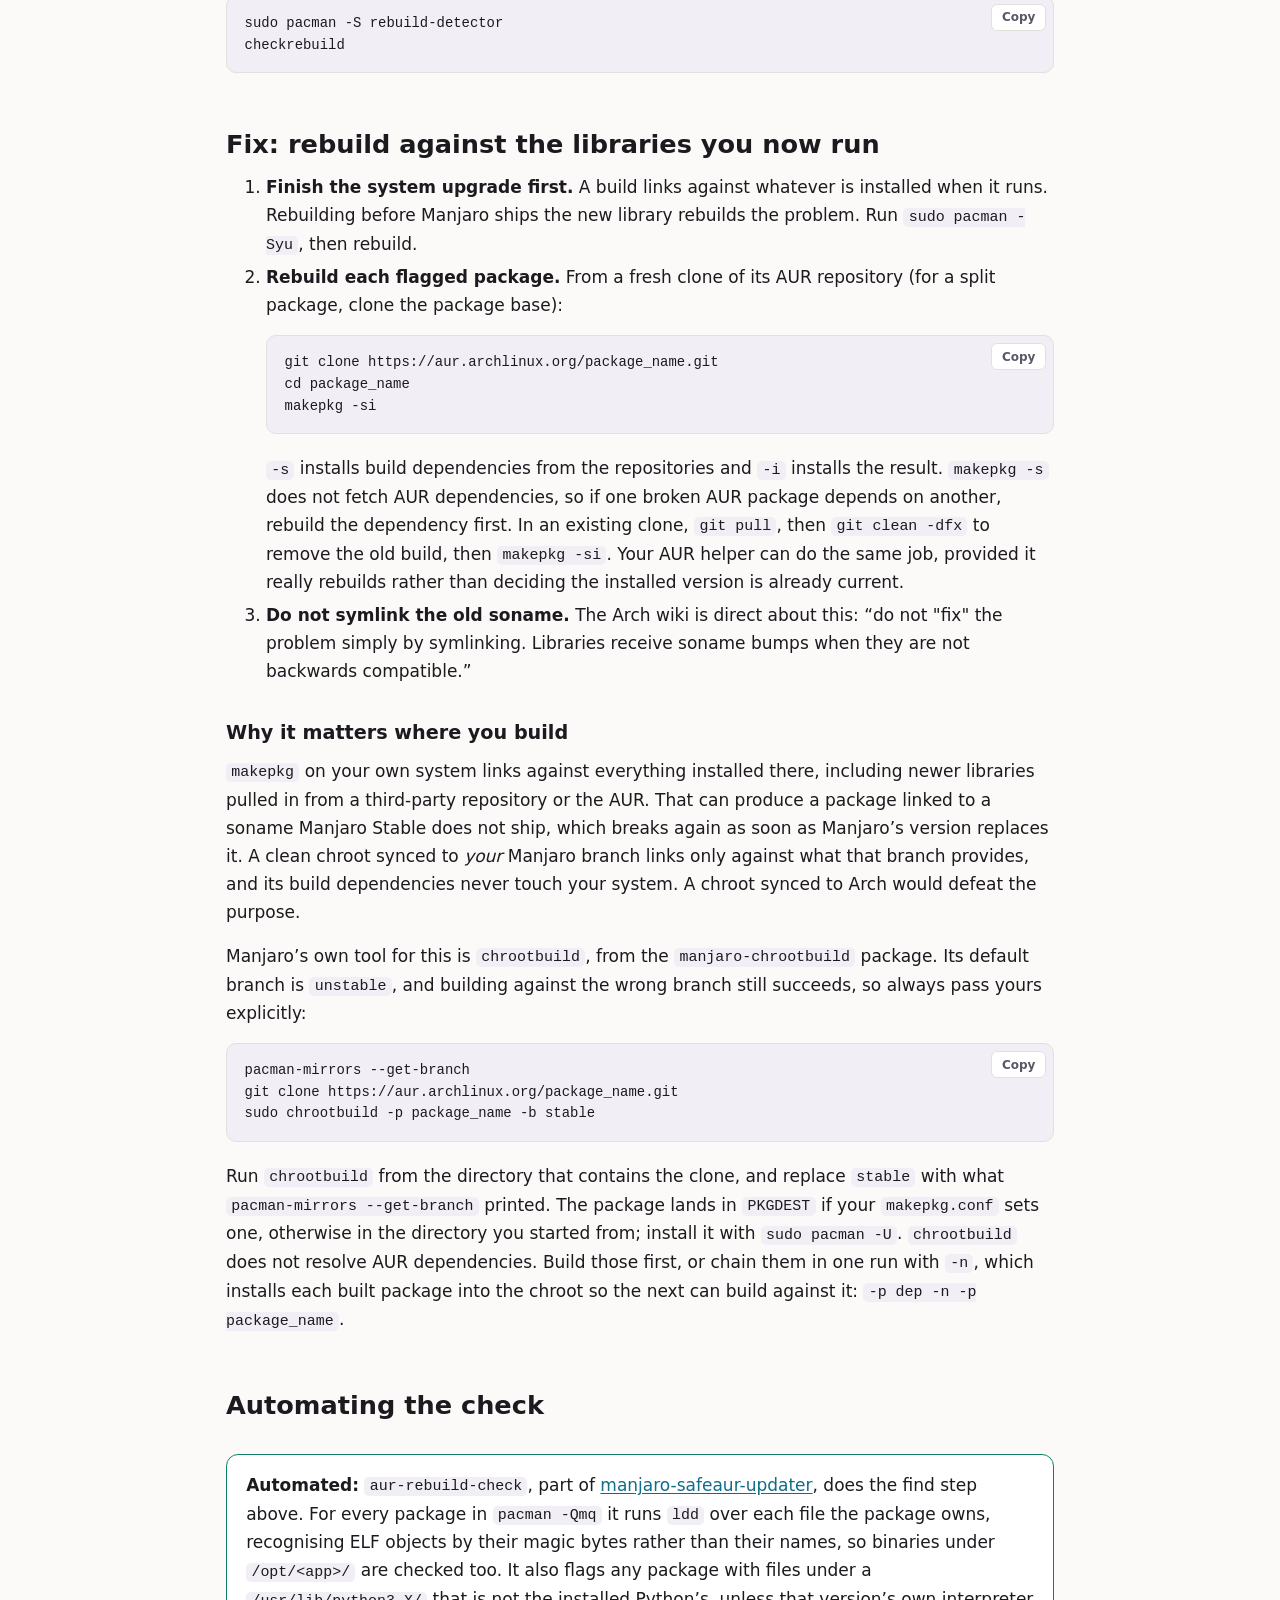
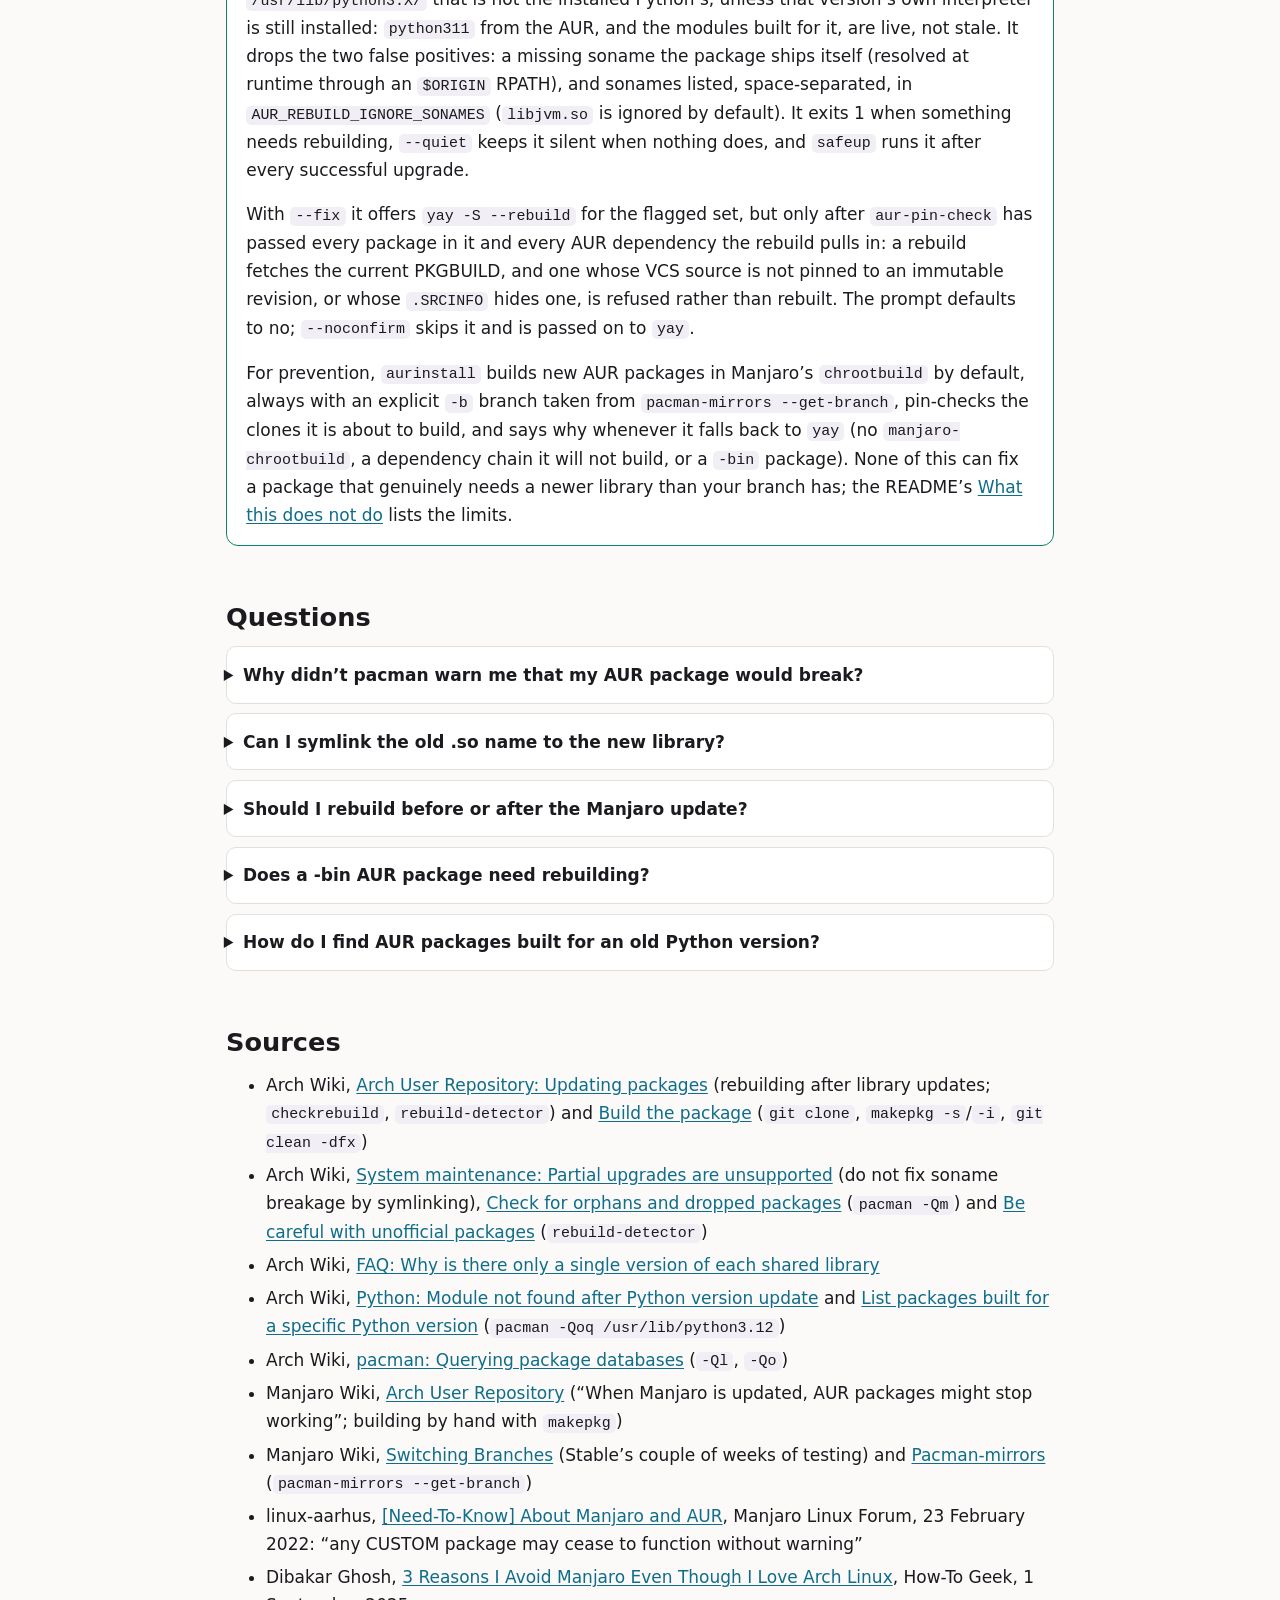
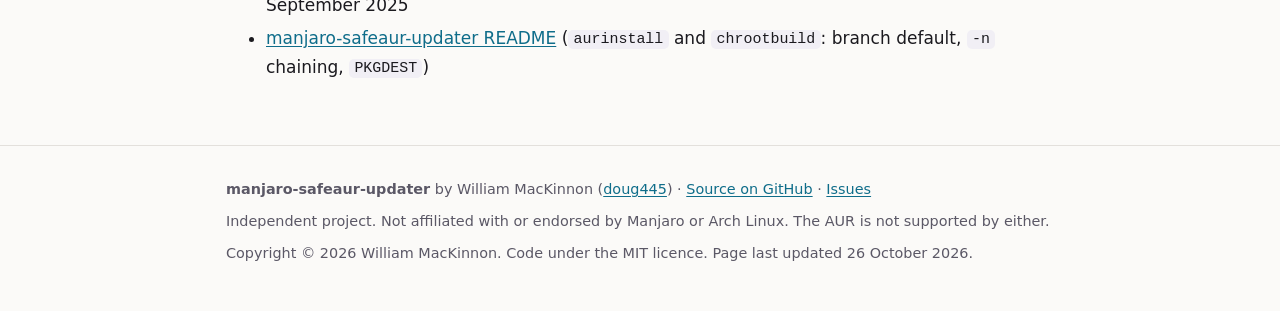
==== commit 5acfeae2: "Site: 1.6.0 Version, test counts and the tool descriptions brought up to 1.6.0: every AUR dependency" ====
--- a/aur-package-broken-after-manjaro-update/index.html
+++ b/aur-package-broken-after-manjaro-update/index.html
@@ -30,7 +30,7 @@
       "headline": "AUR package stopped working after a Manjaro update: “cannot open shared object file”",
       "description": "AUR app failing with “cannot open shared object file” after a Manjaro update? Manjaro shipped a new soname or Python. Find the stale packages and rebuild them.",
       "datePublished": "2026-10-14",
-      "dateModified": "2026-10-14",
+      "dateModified": "2026-10-26",
       "image": "https://doug445.github.io/manjaro-safeaur-updater/card.png",
       "author": { "@type": "Person", "name": "William MacKinnon", "url": "https://github.com/doug445" },
       "mainEntityOfPage": "https://doug445.github.io/manjaro-safeaur-updater/aur-package-broken-after-manjaro-update/",
@@ -140,9 +140,9 @@
 
 <h2 id="automated">Automating the check</h2>
 <div class="tool">
-<p><strong>Automated:</strong> <code>aur-rebuild-check</code>, part of <a href="https://github.com/doug445/manjaro-safeaur-updater">manjaro-safeaur-updater</a>, does the find step above. For every package in <code>pacman -Qmq</code> it runs <code>ldd</code> over each file the package owns, recognising ELF objects by their magic bytes rather than their names, so binaries under <code>/opt/&lt;app&gt;/</code> are checked too. It also flags any package with files under a <code>/usr/lib/python3.X/</code> that is not the installed Python’s. It drops the two false positives: a missing soname the package ships itself (resolved at runtime through an <code>$ORIGIN</code> RPATH), and sonames listed, space-separated, in <code>AUR_REBUILD_IGNORE_SONAMES</code> (<code>libjvm.so</code> is ignored by default). It exits 1 when something needs rebuilding, <code>--quiet</code> keeps it silent when nothing does, and <code>safeup</code> runs it after every successful upgrade.</p>
-<p>With <code>--fix</code> it offers <code>yay -S --rebuild</code> for the flagged set, but only after <code>aur-pin-check</code> has passed every package in it: a rebuild fetches the current PKGBUILD, and one whose VCS source is not pinned to an immutable revision is refused rather than rebuilt. The prompt defaults to no; <code>--noconfirm</code> skips it and is passed on to <code>yay</code>.</p>
-<p>For prevention, <code>aurinstall</code> builds new AUR packages in Manjaro’s <code>chrootbuild</code> by default, always with an explicit <code>-b</code> branch taken from <code>pacman-mirrors --get-branch</code>, and says why whenever it falls back to <code>yay</code> (no <code>manjaro-chrootbuild</code>, a dependency chain it cannot resolve, or a <code>-bin</code> package). None of this can fix a package that genuinely needs a newer library than your branch has; the README’s <a href="https://github.com/doug445/manjaro-safeaur-updater#what-this-does-not-do">What this does not do</a> lists the limits.</p>
+<p><strong>Automated:</strong> <code>aur-rebuild-check</code>, part of <a href="https://github.com/doug445/manjaro-safeaur-updater">manjaro-safeaur-updater</a>, does the find step above. For every package in <code>pacman -Qmq</code> it runs <code>ldd</code> over each file the package owns, recognising ELF objects by their magic bytes rather than their names, so binaries under <code>/opt/&lt;app&gt;/</code> are checked too. It also flags any package with files under a <code>/usr/lib/python3.X/</code> that is not the installed Python’s, unless that version’s own interpreter is still installed: <code>python311</code> from the AUR, and the modules built for it, are live, not stale. It drops the two false positives: a missing soname the package ships itself (resolved at runtime through an <code>$ORIGIN</code> RPATH), and sonames listed, space-separated, in <code>AUR_REBUILD_IGNORE_SONAMES</code> (<code>libjvm.so</code> is ignored by default). It exits 1 when something needs rebuilding, <code>--quiet</code> keeps it silent when nothing does, and <code>safeup</code> runs it after every successful upgrade.</p>
+<p>With <code>--fix</code> it offers <code>yay -S --rebuild</code> for the flagged set, but only after <code>aur-pin-check</code> has passed every package in it and every AUR dependency the rebuild pulls in: a rebuild fetches the current PKGBUILD, and one whose VCS source is not pinned to an immutable revision, or whose <code>.SRCINFO</code> hides one, is refused rather than rebuilt. The prompt defaults to no; <code>--noconfirm</code> skips it and is passed on to <code>yay</code>.</p>
+<p>For prevention, <code>aurinstall</code> builds new AUR packages in Manjaro’s <code>chrootbuild</code> by default, always with an explicit <code>-b</code> branch taken from <code>pacman-mirrors --get-branch</code>, pin-checks the clones it is about to build, and says why whenever it falls back to <code>yay</code> (no <code>manjaro-chrootbuild</code>, a dependency chain it will not build, or a <code>-bin</code> package). None of this can fix a package that genuinely needs a newer library than your branch has; the README’s <a href="https://github.com/doug445/manjaro-safeaur-updater#what-this-does-not-do">What this does not do</a> lists the limits.</p>
 </div>
 
 <h2 id="faq">Questions</h2>
@@ -175,7 +175,7 @@
       <a href="https://github.com/doug445/manjaro-safeaur-updater">Source on GitHub</a> ·
       <a href="https://github.com/doug445/manjaro-safeaur-updater/issues">Issues</a></p>
     <p>Independent project. Not affiliated with or endorsed by Manjaro or Arch Linux. The AUR is not supported by either.</p>
-    <p>Copyright © 2026 William MacKinnon. Code under the MIT licence. Page last updated 14 October 2026.</p>
+    <p>Copyright © 2026 William MacKinnon. Code under the MIT licence. Page last updated 26 October 2026.</p>
   </div>
 </footer>
 
